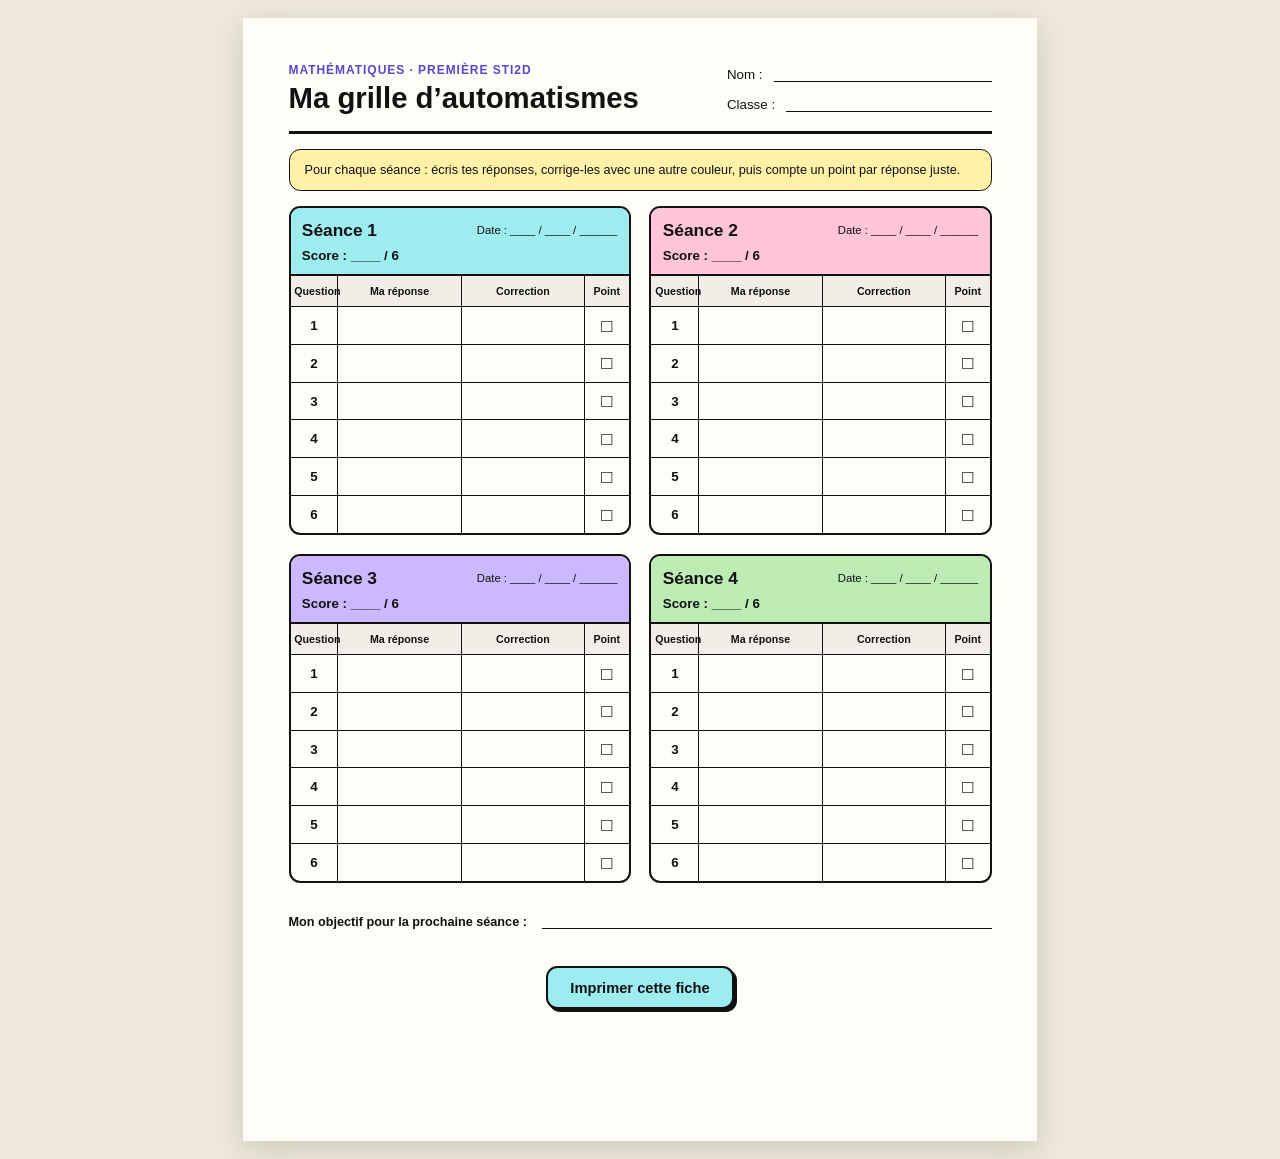
==== fiche.html @ 3f81d6e8 "Créer l’exerciseur d’automatismes projetable" ====
<!doctype html>
<html lang="fr">
  <head>
    <meta charset="utf-8">
    <meta name="viewport" content="width=device-width, initial-scale=1">
    <meta name="robots" content="noindex, nofollow, noarchive">
    <title>Ma grille d’automatismes — fiche élève</title>
    <link rel="stylesheet" href="fiche.css?v=1">
  </head>
  <body>
    <main class="page">
      <header>
        <div><p>Mathématiques · Première STI2D</p><h1>Ma grille d’automatismes</h1></div>
        <div class="identity"><label>Nom : <span></span></label><label>Classe : <span></span></label></div>
      </header>

      <p class="instructions">Pour chaque séance : écris tes réponses, corrige-les avec une autre couleur, puis compte un point par réponse juste.</p>

      <section class="sessions">
        <article class="session">
          <div class="session-head"><strong>Séance 1</strong><span>Date : ____ / ____ / ______</span><b>Score : ____ / 6</b></div>
          <table><thead><tr><th>Question</th><th>Ma réponse</th><th>Correction</th><th>Point</th></tr></thead><tbody></tbody></table>
        </article>
        <article class="session">
          <div class="session-head"><strong>Séance 2</strong><span>Date : ____ / ____ / ______</span><b>Score : ____ / 6</b></div>
          <table><thead><tr><th>Question</th><th>Ma réponse</th><th>Correction</th><th>Point</th></tr></thead><tbody></tbody></table>
        </article>
        <article class="session">
          <div class="session-head"><strong>Séance 3</strong><span>Date : ____ / ____ / ______</span><b>Score : ____ / 6</b></div>
          <table><thead><tr><th>Question</th><th>Ma réponse</th><th>Correction</th><th>Point</th></tr></thead><tbody></tbody></table>
        </article>
        <article class="session">
          <div class="session-head"><strong>Séance 4</strong><span>Date : ____ / ____ / ______</span><b>Score : ____ / 6</b></div>
          <table><thead><tr><th>Question</th><th>Ma réponse</th><th>Correction</th><th>Point</th></tr></thead><tbody></tbody></table>
        </article>
      </section>

      <footer><span>Mon objectif pour la prochaine séance :</span><div></div></footer>
      <button class="print-button" type="button" onclick="window.print()">Imprimer cette fiche</button>
    </main>
    <script>
      document.querySelectorAll("tbody").forEach(body => {
        for (let index = 1; index <= 6; index += 1) {
          const row = document.createElement("tr");
          row.innerHTML = `<th>${index}</th><td></td><td></td><td class="point">□</td>`;
          body.append(row);
        }
      });
    </script>
  </body>
</html>
---- fiche.css ----
@page { size: A4 portrait; margin: 10mm; }
* { box-sizing: border-box; }
body { margin: 0; color: #111; background: #eee8dc; font-family: Arial, Helvetica, sans-serif; }
.page { position: relative; width: 210mm; min-height: 297mm; margin: 18px auto; padding: 12mm; background: #fffdf7; box-shadow: 0 8px 30px rgba(0,0,0,.14); }
header { display: flex; justify-content: space-between; gap: 12mm; align-items: flex-end; padding-bottom: 5mm; border-bottom: 3px solid #111; }
header p { margin: 0 0 1.5mm; color: #5a47cf; font-size: 9pt; font-weight: 800; letter-spacing: .08em; text-transform: uppercase; }
h1 { margin: 0; font-size: 22pt; line-height: 1; }
.identity { display: grid; gap: 4mm; min-width: 70mm; font-size: 10pt; }
.identity label { display: flex; gap: 3mm; align-items: flex-end; }
.identity span { flex: 1; min-width: 34mm; border-bottom: 1.5px solid #111; }
.instructions { margin: 4mm 0; padding: 3mm 4mm; border: 1.5px solid #111; border-radius: 3mm; background: #fff1a8; font-size: 9.5pt; line-height: 1.35; }
.sessions { display: grid; grid-template-columns: 1fr 1fr; gap: 5mm; }
.session { break-inside: avoid; border: 2px solid #111; border-radius: 3mm; overflow: hidden; }
.session:nth-child(1) .session-head { background: #9cecf0; }
.session:nth-child(2) .session-head { background: #ffc4da; }
.session:nth-child(3) .session-head { background: #cbb8ff; }
.session:nth-child(4) .session-head { background: #bcebb4; }
.session-head { display: grid; grid-template-columns: auto 1fr; gap: 2mm 4mm; align-items: center; padding: 3mm; border-bottom: 2px solid #111; }
.session-head strong { font-size: 13pt; }
.session-head span { justify-self: end; font-size: 8.5pt; }
.session-head b { grid-column: 1 / -1; font-size: 10pt; }
table { width: 100%; border-collapse: collapse; table-layout: fixed; }
th, td { height: 10mm; border-right: 1.25px solid #111; border-bottom: 1.25px solid #111; }
thead th { height: 8mm; padding: 1mm; background: #f1eee7; font-size: 8pt; }
thead th:first-child, tbody th { width: 14%; }
thead th:last-child, .point { width: 13%; border-right: 0; }
tbody th { font-size: 10pt; }
tbody tr:last-child th, tbody tr:last-child td { border-bottom: 0; }
.point { font-size: 14pt; text-align: center; }
footer { display: grid; grid-template-columns: auto 1fr; gap: 4mm; align-items: end; margin-top: 5mm; font-size: 9.5pt; font-weight: 700; }
footer div { height: 7mm; border-bottom: 1.5px solid #111; }
.print-button { display: block; margin: 10mm auto 0; padding: 3mm 6mm; border: 2px solid #111; border-radius: 3mm; color: #111; background: #9cecf0; font: 800 11pt Arial, sans-serif; cursor: pointer; box-shadow: 3px 3px 0 #111; }
@media print {
  body { background: white; }
  .page { width: auto; min-height: auto; margin: 0; padding: 0; box-shadow: none; }
  .print-button { display: none; }
}
@media screen and (max-width: 850px) {
  .page { width: calc(100% - 20px); height: auto; min-height: 0; padding: 18px; }
  header { align-items: flex-start; flex-direction: column; }
  .identity { width: 100%; }
  .sessions { grid-template-columns: 1fr; }
}
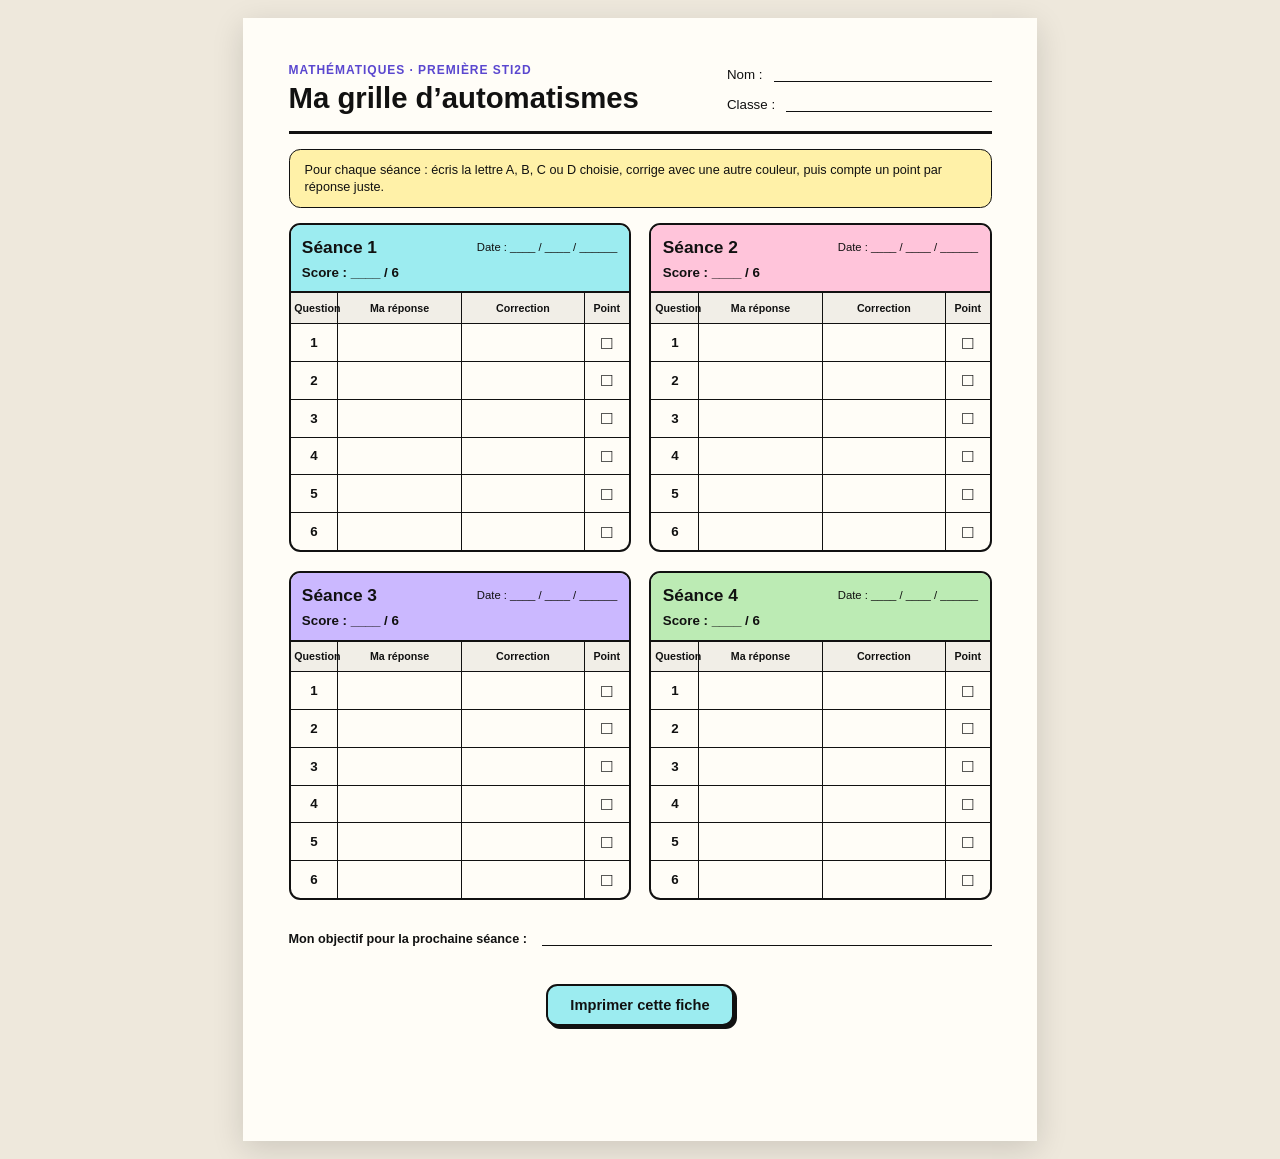
==== commit d37d26fe: "Restaurer les deux modes QCM" ====
--- a/fiche.html
+++ b/fiche.html
@@ -14,7 +14,7 @@
         <div class="identity"><label>Nom : <span></span></label><label>Classe : <span></span></label></div>
       </header>
 
-      <p class="instructions">Pour chaque séance : écris tes réponses, corrige-les avec une autre couleur, puis compte un point par réponse juste.</p>
+      <p class="instructions">Pour chaque séance : écris la lettre A, B, C ou D choisie, corrige avec une autre couleur, puis compte un point par réponse juste.</p>
 
       <section class="sessions">
         <article class="session">
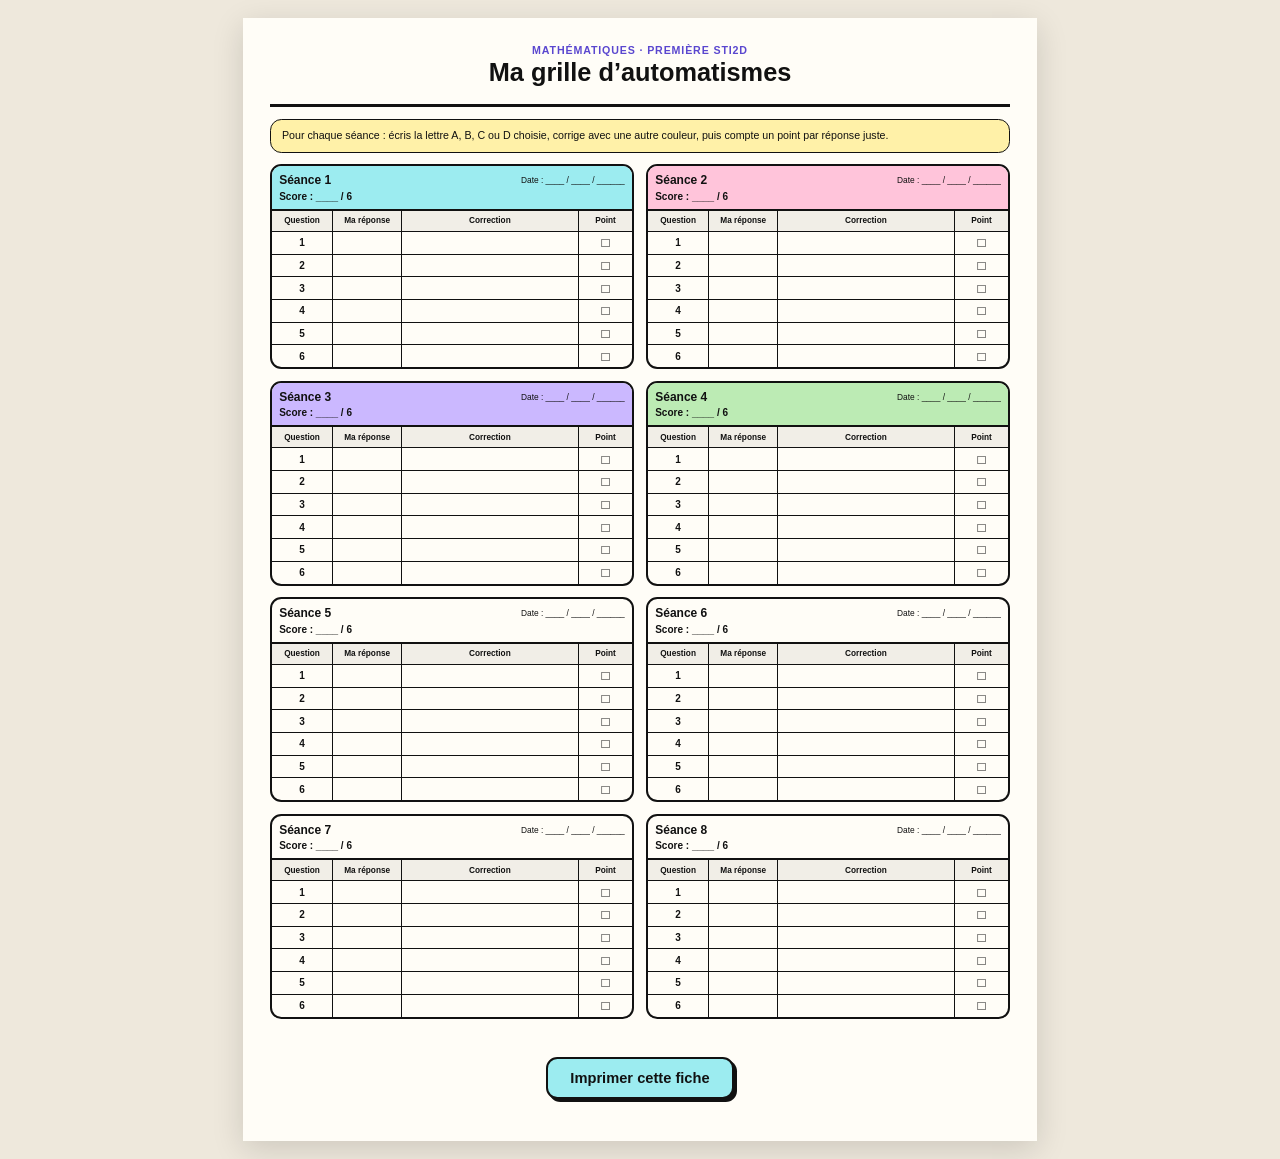
==== commit 86c023eb: "Enrichir les automatismes STI2D et la fiche élève" ====
--- a/fiche.html
+++ b/fiche.html
@@ -11,7 +11,6 @@
     <main class="page">
       <header>
         <div><p>Mathématiques · Première STI2D</p><h1>Ma grille d’automatismes</h1></div>
-        <div class="identity"><label>Nom : <span></span></label><label>Classe : <span></span></label></div>
       </header>
 
       <p class="instructions">Pour chaque séance : écris la lettre A, B, C ou D choisie, corrige avec une autre couleur, puis compte un point par réponse juste.</p>
@@ -33,6 +32,22 @@
           <div class="session-head"><strong>Séance 4</strong><span>Date : ____ / ____ / ______</span><b>Score : ____ / 6</b></div>
           <table><thead><tr><th>Question</th><th>Ma réponse</th><th>Correction</th><th>Point</th></tr></thead><tbody></tbody></table>
         </article>
+        <article class="session">
+          <div class="session-head"><strong>Séance 5</strong><span>Date : ____ / ____ / ______</span><b>Score : ____ / 6</b></div>
+          <table><thead><tr><th>Question</th><th>Ma réponse</th><th>Correction</th><th>Point</th></tr></thead><tbody></tbody></table>
+        </article>
+        <article class="session">
+          <div class="session-head"><strong>Séance 6</strong><span>Date : ____ / ____ / ______</span><b>Score : ____ / 6</b></div>
+          <table><thead><tr><th>Question</th><th>Ma réponse</th><th>Correction</th><th>Point</th></tr></thead><tbody></tbody></table>
+        </article>
+        <article class="session">
+          <div class="session-head"><strong>Séance 7</strong><span>Date : ____ / ____ / ______</span><b>Score : ____ / 6</b></div>
+          <table><thead><tr><th>Question</th><th>Ma réponse</th><th>Correction</th><th>Point</th></tr></thead><tbody></tbody></table>
+        </article>
+        <article class="session">
+          <div class="session-head"><strong>Séance 8</strong><span>Date : ____ / ____ / ______</span><b>Score : ____ / 6</b></div>
+          <table><thead><tr><th>Question</th><th>Ma réponse</th><th>Correction</th><th>Point</th></tr></thead><tbody></tbody></table>
+        </article>
       </section>
 
       <footer><span>Mon objectif pour la prochaine séance :</span><div></div></footer>
--- a/fiche.css
+++ b/fiche.css
@@ -1,33 +1,33 @@
-@page { size: A4 portrait; margin: 10mm; }
+@page { size: A4 portrait; margin: 8mm; }
 * { box-sizing: border-box; }
 body { margin: 0; color: #111; background: #eee8dc; font-family: Arial, Helvetica, sans-serif; }
-.page { position: relative; width: 210mm; min-height: 297mm; margin: 18px auto; padding: 12mm; background: #fffdf7; box-shadow: 0 8px 30px rgba(0,0,0,.14); }
+.page { position: relative; width: 210mm; min-height: 297mm; margin: 18px auto; padding: 7mm; background: #fffdf7; box-shadow: 0 8px 30px rgba(0,0,0,.14); }
 header { display: flex; justify-content: space-between; gap: 12mm; align-items: flex-end; padding-bottom: 5mm; border-bottom: 3px solid #111; }
-header p { margin: 0 0 1.5mm; color: #5a47cf; font-size: 9pt; font-weight: 800; letter-spacing: .08em; text-transform: uppercase; }
-h1 { margin: 0; font-size: 22pt; line-height: 1; }
-.identity { display: grid; gap: 4mm; min-width: 70mm; font-size: 10pt; }
-.identity label { display: flex; gap: 3mm; align-items: flex-end; }
-.identity span { flex: 1; min-width: 34mm; border-bottom: 1.5px solid #111; }
-.instructions { margin: 4mm 0; padding: 3mm 4mm; border: 1.5px solid #111; border-radius: 3mm; background: #fff1a8; font-size: 9.5pt; line-height: 1.35; }
-.sessions { display: grid; grid-template-columns: 1fr 1fr; gap: 5mm; }
+.page header { justify-content: center; text-align: center; }
+header p { margin: 0 0 1mm; color: #5a47cf; font-size: 8pt; font-weight: 800; letter-spacing: .08em; text-transform: uppercase; }
+h1 { margin: 0; font-size: 19pt; line-height: 1; }
+.instructions { margin: 3mm 0; padding: 2.5mm 3mm; border: 1.5px solid #111; border-radius: 3mm; background: #fff1a8; font-size: 8pt; line-height: 1.25; }
+.sessions { display: grid; grid-template-columns: 1fr 1fr; gap: 3mm; }
 .session { break-inside: avoid; border: 2px solid #111; border-radius: 3mm; overflow: hidden; }
 .session:nth-child(1) .session-head { background: #9cecf0; }
 .session:nth-child(2) .session-head { background: #ffc4da; }
 .session:nth-child(3) .session-head { background: #cbb8ff; }
 .session:nth-child(4) .session-head { background: #bcebb4; }
-.session-head { display: grid; grid-template-columns: auto 1fr; gap: 2mm 4mm; align-items: center; padding: 3mm; border-bottom: 2px solid #111; }
-.session-head strong { font-size: 13pt; }
-.session-head span { justify-self: end; font-size: 8.5pt; }
-.session-head b { grid-column: 1 / -1; font-size: 10pt; }
+.session-head { display: grid; grid-template-columns: auto 1fr; gap: 1mm 2mm; align-items: center; padding: 1.8mm 2mm; border-bottom: 2px solid #111; }
+.session-head strong { font-size: 9pt; }
+.session-head span { justify-self: end; font-size: 6.3pt; }
+.session-head b { grid-column: 1 / -1; font-size: 7.5pt; }
 table { width: 100%; border-collapse: collapse; table-layout: fixed; }
-th, td { height: 10mm; border-right: 1.25px solid #111; border-bottom: 1.25px solid #111; }
-thead th { height: 8mm; padding: 1mm; background: #f1eee7; font-size: 8pt; }
-thead th:first-child, tbody th { width: 14%; }
-thead th:last-child, .point { width: 13%; border-right: 0; }
-tbody th { font-size: 10pt; }
+th, td { height: 6mm; border-right: 1.25px solid #111; border-bottom: 1.25px solid #111; }
+thead th { height: 5.5mm; padding: .6mm; background: #f1eee7; font-size: 6.2pt; white-space: nowrap; }
+thead th:first-child, tbody th { width: 17%; }
+thead th:nth-child(2) { width: 19%; }
+thead th:nth-child(3) { width: 49%; }
+thead th:last-child, .point { width: 15%; border-right: 0; }
+tbody th { font-size: 7.5pt; }
 tbody tr:last-child th, tbody tr:last-child td { border-bottom: 0; }
-.point { font-size: 14pt; text-align: center; }
-footer { display: grid; grid-template-columns: auto 1fr; gap: 4mm; align-items: end; margin-top: 5mm; font-size: 9.5pt; font-weight: 700; }
+.point { font-size: 10pt; text-align: center; }
+footer { display: none; }
 footer div { height: 7mm; border-bottom: 1.5px solid #111; }
 .print-button { display: block; margin: 10mm auto 0; padding: 3mm 6mm; border: 2px solid #111; border-radius: 3mm; color: #111; background: #9cecf0; font: 800 11pt Arial, sans-serif; cursor: pointer; box-shadow: 3px 3px 0 #111; }
 @media print {
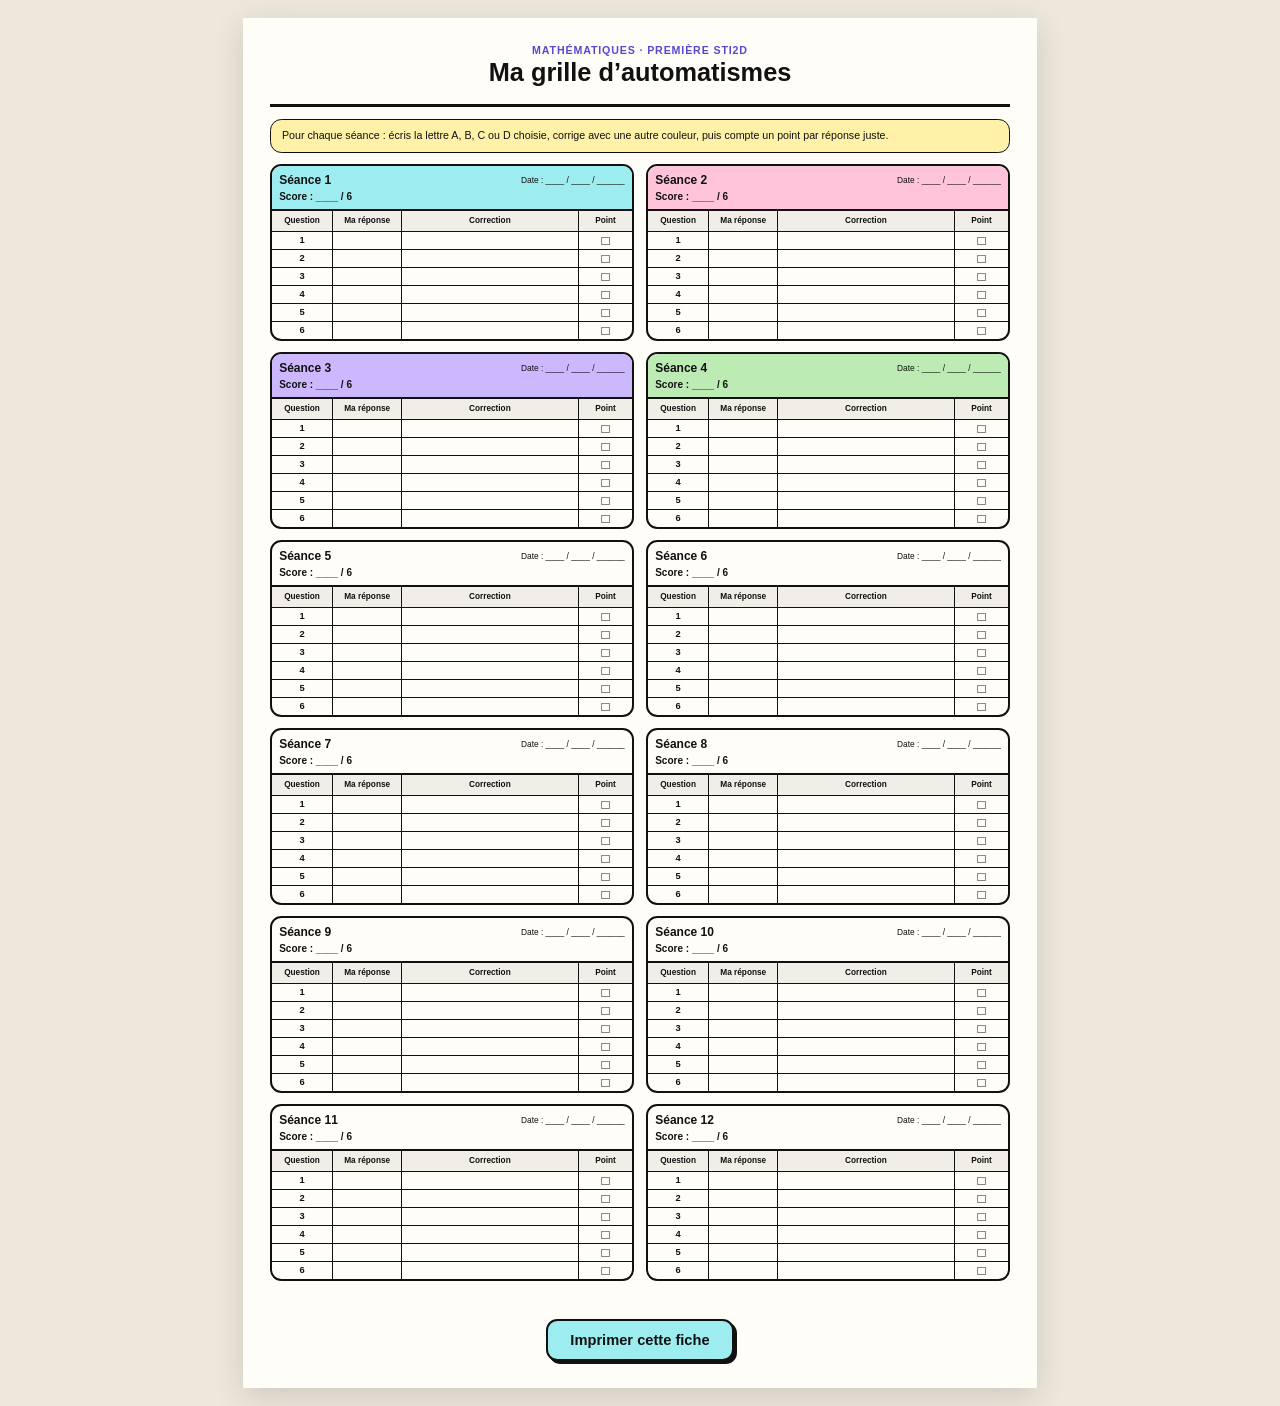
==== commit c6a09c20: "Optimiser le nombre de grilles compactes sur A4" ====
--- a/fiche.html
+++ b/fiche.html
@@ -54,8 +54,16 @@
       <button class="print-button" type="button" onclick="window.print()">Imprimer cette fiche</button>
     </main>
     <script>
+      const count = Math.min(12, Math.max(1, Number(new URLSearchParams(location.search).get("n")) || 6));
+      const targetSessions = count <= 6 ? 12 : count <= 8 ? 9 : 6;
+      const sessions = document.querySelector(".sessions");
+      while (sessions.children.length < targetSessions) sessions.append(sessions.children[0].cloneNode(true));
+      [...sessions.children].forEach((session, sessionIndex) => {
+        session.querySelector("strong").textContent = `Séance ${sessionIndex + 1}`;
+      });
+        document.querySelectorAll(".session-head b").forEach(score => { score.textContent = `Score : ____ / ${count}`; });
       document.querySelectorAll("tbody").forEach(body => {
-        for (let index = 1; index <= 6; index += 1) {
+        for (let index = 1; index <= count; index += 1) {
           const row = document.createElement("tr");
           row.innerHTML = `<th>${index}</th><td></td><td></td><td class="point">□</td>`;
           body.append(row);
--- a/fiche.css
+++ b/fiche.css
@@ -8,6 +8,7 @@
 h1 { margin: 0; font-size: 19pt; line-height: 1; }
 .instructions { margin: 3mm 0; padding: 2.5mm 3mm; border: 1.5px solid #111; border-radius: 3mm; background: #fff1a8; font-size: 8pt; line-height: 1.25; }
 .sessions { display: grid; grid-template-columns: 1fr 1fr; gap: 3mm; }
+.long-sheet .session:nth-child(n+5) { display: none; }
 .session { break-inside: avoid; border: 2px solid #111; border-radius: 3mm; overflow: hidden; }
 .session:nth-child(1) .session-head { background: #9cecf0; }
 .session:nth-child(2) .session-head { background: #ffc4da; }
@@ -18,13 +19,13 @@
 .session-head span { justify-self: end; font-size: 6.3pt; }
 .session-head b { grid-column: 1 / -1; font-size: 7.5pt; }
 table { width: 100%; border-collapse: collapse; table-layout: fixed; }
-th, td { height: 6mm; border-right: 1.25px solid #111; border-bottom: 1.25px solid #111; }
+th, td { height: 4.5mm; border-right: 1.25px solid #111; border-bottom: 1.25px solid #111; }
 thead th { height: 5.5mm; padding: .6mm; background: #f1eee7; font-size: 6.2pt; white-space: nowrap; }
 thead th:first-child, tbody th { width: 17%; }
 thead th:nth-child(2) { width: 19%; }
 thead th:nth-child(3) { width: 49%; }
 thead th:last-child, .point { width: 15%; border-right: 0; }
-tbody th { font-size: 7.5pt; }
+tbody th { font-size: 7pt; }
 tbody tr:last-child th, tbody tr:last-child td { border-bottom: 0; }
 .point { font-size: 10pt; text-align: center; }
 footer { display: none; }
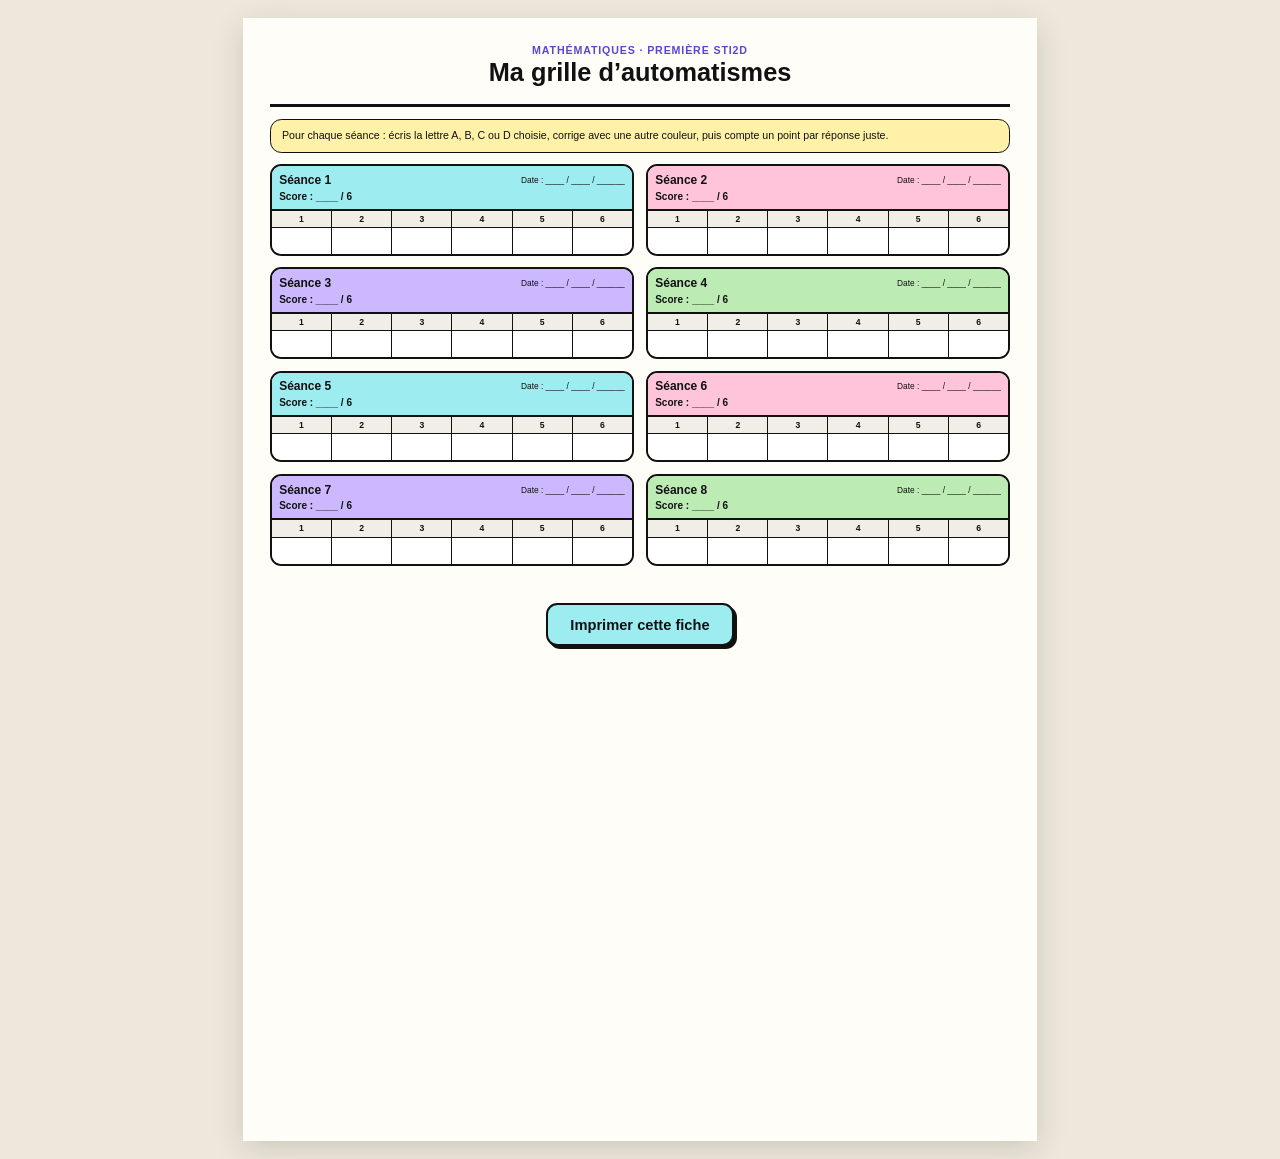
==== commit 2edf69c6: "Corrige les fiches A4 et précise les formats" ====
--- a/fiche.html
+++ b/fiche.html
@@ -5,7 +5,7 @@
     <meta name="viewport" content="width=device-width, initial-scale=1">
     <meta name="robots" content="noindex, nofollow, noarchive">
     <title>Ma grille d’automatismes — fiche élève</title>
-    <link rel="stylesheet" href="fiche.css?v=1">
+    <link rel="stylesheet" href="fiche.css?v=2">
   </head>
   <body>
     <main class="page">
@@ -15,60 +15,38 @@
 
       <p class="instructions">Pour chaque séance : écris la lettre A, B, C ou D choisie, corrige avec une autre couleur, puis compte un point par réponse juste.</p>
 
-      <section class="sessions">
+      <section class="sessions"></section>
+
+      <template id="session-template">
         <article class="session">
-          <div class="session-head"><strong>Séance 1</strong><span>Date : ____ / ____ / ______</span><b>Score : ____ / 6</b></div>
-          <table><thead><tr><th>Question</th><th>Ma réponse</th><th>Correction</th><th>Point</th></tr></thead><tbody></tbody></table>
+          <div class="session-head"><strong></strong><span>Date : ____ / ____ / ______</span><b></b></div>
+          <table aria-label="Réponses de la séance"><thead><tr></tr></thead><tbody><tr></tr></tbody></table>
         </article>
-        <article class="session">
-          <div class="session-head"><strong>Séance 2</strong><span>Date : ____ / ____ / ______</span><b>Score : ____ / 6</b></div>
-          <table><thead><tr><th>Question</th><th>Ma réponse</th><th>Correction</th><th>Point</th></tr></thead><tbody></tbody></table>
-        </article>
-        <article class="session">
-          <div class="session-head"><strong>Séance 3</strong><span>Date : ____ / ____ / ______</span><b>Score : ____ / 6</b></div>
-          <table><thead><tr><th>Question</th><th>Ma réponse</th><th>Correction</th><th>Point</th></tr></thead><tbody></tbody></table>
-        </article>
-        <article class="session">
-          <div class="session-head"><strong>Séance 4</strong><span>Date : ____ / ____ / ______</span><b>Score : ____ / 6</b></div>
-          <table><thead><tr><th>Question</th><th>Ma réponse</th><th>Correction</th><th>Point</th></tr></thead><tbody></tbody></table>
-        </article>
-        <article class="session">
-          <div class="session-head"><strong>Séance 5</strong><span>Date : ____ / ____ / ______</span><b>Score : ____ / 6</b></div>
-          <table><thead><tr><th>Question</th><th>Ma réponse</th><th>Correction</th><th>Point</th></tr></thead><tbody></tbody></table>
-        </article>
-        <article class="session">
-          <div class="session-head"><strong>Séance 6</strong><span>Date : ____ / ____ / ______</span><b>Score : ____ / 6</b></div>
-          <table><thead><tr><th>Question</th><th>Ma réponse</th><th>Correction</th><th>Point</th></tr></thead><tbody></tbody></table>
-        </article>
-        <article class="session">
-          <div class="session-head"><strong>Séance 7</strong><span>Date : ____ / ____ / ______</span><b>Score : ____ / 6</b></div>
-          <table><thead><tr><th>Question</th><th>Ma réponse</th><th>Correction</th><th>Point</th></tr></thead><tbody></tbody></table>
-        </article>
-        <article class="session">
-          <div class="session-head"><strong>Séance 8</strong><span>Date : ____ / ____ / ______</span><b>Score : ____ / 6</b></div>
-          <table><thead><tr><th>Question</th><th>Ma réponse</th><th>Correction</th><th>Point</th></tr></thead><tbody></tbody></table>
-        </article>
-      </section>
+      </template>
 
       <footer><span>Mon objectif pour la prochaine séance :</span><div></div></footer>
       <button class="print-button" type="button" onclick="window.print()">Imprimer cette fiche</button>
     </main>
     <script>
       const count = Math.min(12, Math.max(1, Number(new URLSearchParams(location.search).get("n")) || 6));
-      const targetSessions = count <= 6 ? 12 : count <= 8 ? 9 : 6;
+      const targetSessions = ({ 4: 12, 6: 8, 8: 6, 10: 4, 12: 4 })[count] || 8;
       const sessions = document.querySelector(".sessions");
-      while (sessions.children.length < targetSessions) sessions.append(sessions.children[0].cloneNode(true));
-      [...sessions.children].forEach((session, sessionIndex) => {
+      const template = document.querySelector("#session-template");
+      for (let sessionIndex = 0; sessionIndex < targetSessions; sessionIndex += 1) {
+        const session = template.content.firstElementChild.cloneNode(true);
         session.querySelector("strong").textContent = `Séance ${sessionIndex + 1}`;
-      });
-        document.querySelectorAll(".session-head b").forEach(score => { score.textContent = `Score : ____ / ${count}`; });
-      document.querySelectorAll("tbody").forEach(body => {
+        session.querySelector("b").textContent = `Score : ____ / ${count}`;
+        const questionRow = session.querySelector("thead tr");
+        const answerRow = session.querySelector("tbody tr");
         for (let index = 1; index <= count; index += 1) {
-          const row = document.createElement("tr");
-          row.innerHTML = `<th>${index}</th><td></td><td></td><td class="point">□</td>`;
-          body.append(row);
+          const question = document.createElement("th");
+          question.scope = "col";
+          question.textContent = index;
+          questionRow.append(question);
+          answerRow.append(document.createElement("td"));
         }
-      });
+        sessions.append(session);
+      }
     </script>
   </body>
 </html>
--- a/fiche.css
+++ b/fiche.css
@@ -8,26 +8,20 @@
 h1 { margin: 0; font-size: 19pt; line-height: 1; }
 .instructions { margin: 3mm 0; padding: 2.5mm 3mm; border: 1.5px solid #111; border-radius: 3mm; background: #fff1a8; font-size: 8pt; line-height: 1.25; }
 .sessions { display: grid; grid-template-columns: 1fr 1fr; gap: 3mm; }
-.long-sheet .session:nth-child(n+5) { display: none; }
 .session { break-inside: avoid; border: 2px solid #111; border-radius: 3mm; overflow: hidden; }
-.session:nth-child(1) .session-head { background: #9cecf0; }
-.session:nth-child(2) .session-head { background: #ffc4da; }
-.session:nth-child(3) .session-head { background: #cbb8ff; }
-.session:nth-child(4) .session-head { background: #bcebb4; }
+.session:nth-child(4n+1) .session-head { background: #9cecf0; }
+.session:nth-child(4n+2) .session-head { background: #ffc4da; }
+.session:nth-child(4n+3) .session-head { background: #cbb8ff; }
+.session:nth-child(4n) .session-head { background: #bcebb4; }
 .session-head { display: grid; grid-template-columns: auto 1fr; gap: 1mm 2mm; align-items: center; padding: 1.8mm 2mm; border-bottom: 2px solid #111; }
 .session-head strong { font-size: 9pt; }
 .session-head span { justify-self: end; font-size: 6.3pt; }
 .session-head b { grid-column: 1 / -1; font-size: 7.5pt; }
 table { width: 100%; border-collapse: collapse; table-layout: fixed; }
-th, td { height: 4.5mm; border-right: 1.25px solid #111; border-bottom: 1.25px solid #111; }
-thead th { height: 5.5mm; padding: .6mm; background: #f1eee7; font-size: 6.2pt; white-space: nowrap; }
-thead th:first-child, tbody th { width: 17%; }
-thead th:nth-child(2) { width: 19%; }
-thead th:nth-child(3) { width: 49%; }
-thead th:last-child, .point { width: 15%; border-right: 0; }
-tbody th { font-size: 7pt; }
-tbody tr:last-child th, tbody tr:last-child td { border-bottom: 0; }
-.point { font-size: 10pt; text-align: center; }
+th, td { height: 7mm; border-right: 1.25px solid #111; text-align: center; }
+th:last-child, td:last-child { border-right: 0; }
+thead th { height: 4.5mm; padding: .4mm; border-bottom: 1.25px solid #111; background: #f1eee7; font-size: 6.5pt; }
+tbody td { background: #fff; }
 footer { display: none; }
 footer div { height: 7mm; border-bottom: 1.5px solid #111; }
 .print-button { display: block; margin: 10mm auto 0; padding: 3mm 6mm; border: 2px solid #111; border-radius: 3mm; color: #111; background: #9cecf0; font: 800 11pt Arial, sans-serif; cursor: pointer; box-shadow: 3px 3px 0 #111; }
